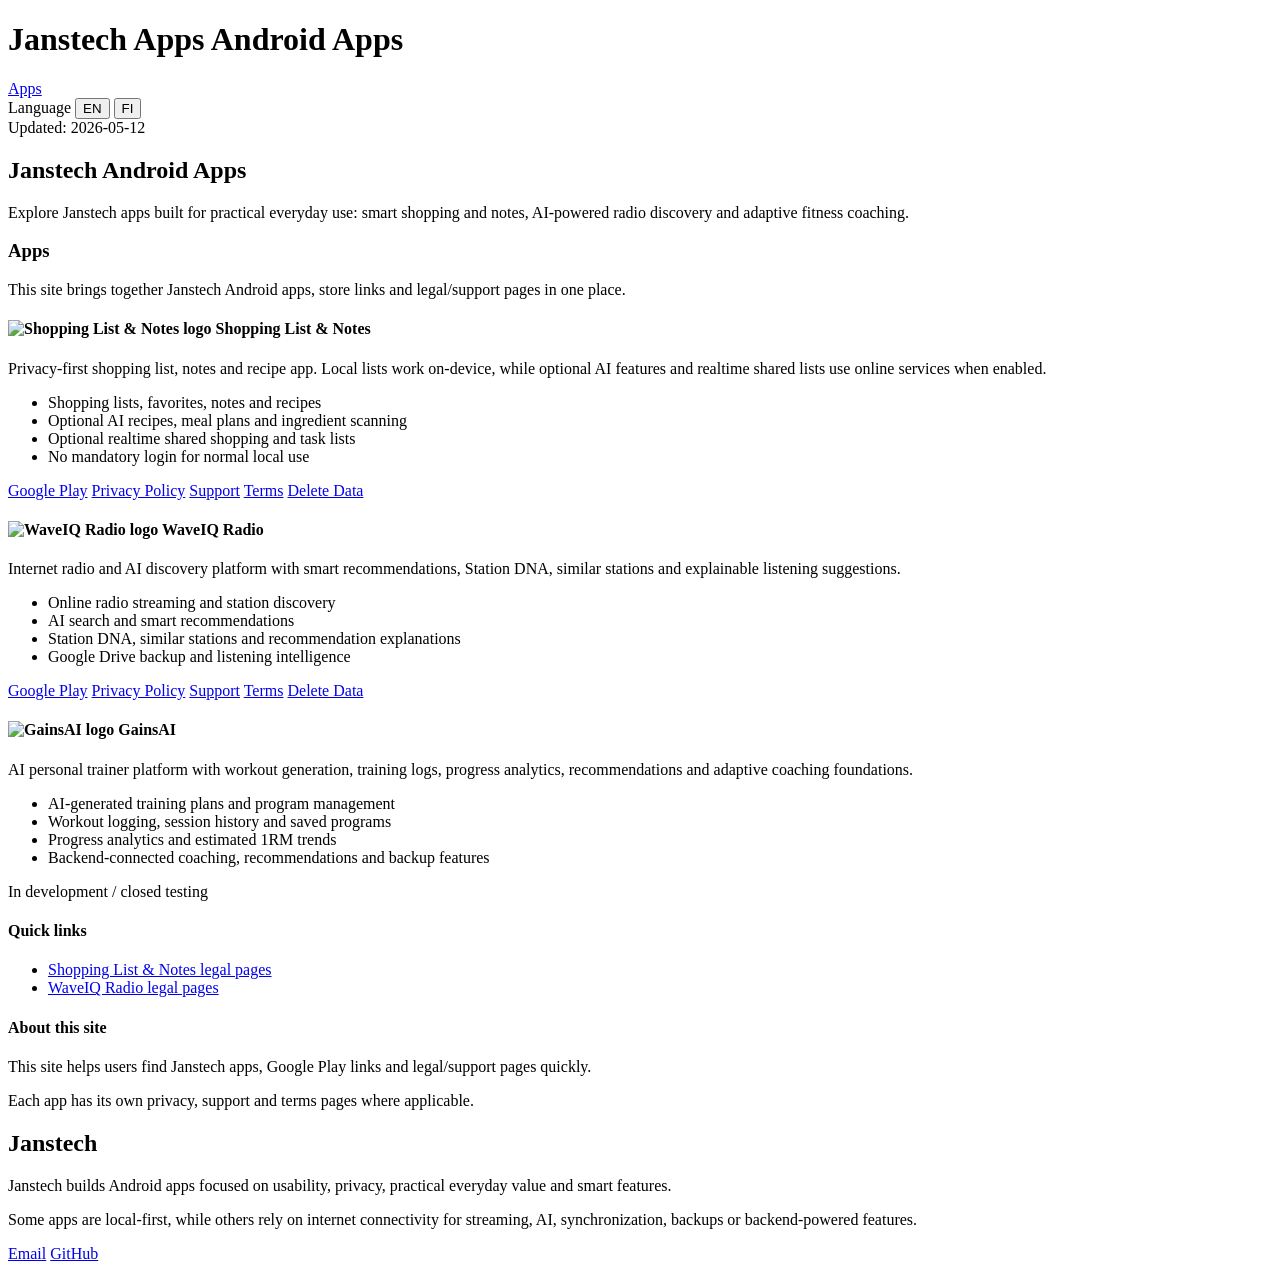
==== index.html @ 1a6d349c "Add files via upload" ====
<!doctype html>
<html lang="en">
<head>
  <link rel="icon" href="favicon.ico" sizes="any">
  <link rel="icon" type="image/png" sizes="32x32" href="favicon-32x32.png">
  <link rel="icon" type="image/png" sizes="16x16" href="favicon-16x16.png">
  <link rel="apple-touch-icon" href="apple-touch-icon.png">

  <meta charset="utf-8" />
  <meta name="viewport" content="width=device-width, initial-scale=1" />

  <meta name="description" content="Janstech Android apps: Shopping List & Notes, WaveIQ Radio and GainsAI. Practical Android apps for shopping, notes, AI radio discovery and adaptive fitness coaching.">
  <meta name="keywords" content="android apps, shopping list app, AI radio app, fitness app, janstech apps, WaveIQ Radio, GainsAI">
  <meta name="author" content="Janstech">
  <meta name="robots" content="index,follow" />

  <link rel="canonical" href="https://janstech.github.io/apps/">

  <meta property="og:title" content="Janstech Apps">
  <meta property="og:description" content="Android apps by Janstech: Shopping List & Notes, WaveIQ Radio and GainsAI.">
  <meta property="og:type" content="website">
  <meta property="og:url" content="https://janstech.github.io/apps/">
  <meta property="og:image" content="https://janstech.github.io/apps/images/AI.png">

  <!-- Google Analytics -->
  <script async src="https://www.googletagmanager.com/gtag/js?id=G-19F6NRS712"></script>
  <script>
    window.dataLayer = window.dataLayer || [];
    function gtag(){dataLayer.push(arguments);}
    gtag('js', new Date());
    gtag('config', 'G-19F6NRS712');
  </script>

  <title>Janstech Apps</title>

  <link rel="stylesheet" href="css/style.css">
</head>
<body>
  <div class="container">
    <header class="topbar">
      <div class="brand">
        <h1>
          Janstech Apps
          <span class="sub" data-i18n="sub">Android Apps</span>
        </h1>
      </div>

      <div class="topbar-right">
        <nav class="nav" aria-label="Primary">
          <a class="active" href="index.html" data-i18n="nav_apps">Apps</a>
        </nav>

        <div class="lang">
          <span class="hint" data-i18n="lang_label">Language</span>
          <button id="btnEn" type="button" aria-label="English">EN</button>
          <button id="btnFi" type="button" aria-label="Suomi">FI</button>
        </div>
      </div>
    </header>

    <section class="hero">
      <span class="badge"><i></i> <span data-i18n="badge">Updated</span>: <span id="lastUpdated">2026-05-12</span></span>
      <h2 data-i18n="title">Janstech Android Apps</h2>
      <p data-i18n="subtitle">
        Explore Janstech apps built for practical everyday use: smart shopping and notes, AI-powered radio discovery and adaptive fitness coaching.
      </p>
    </section>

    <section class="section-shell">
      <h3 data-i18n="apps_h">Apps</h3>
      <p data-i18n="apps_note">
        This site brings together Janstech Android apps, store links and legal/support pages in one place.
      </p>

      <div class="apps-grid">
        <article class="app-card">
          <h4>
            <img class="app-logo" src="images/AI.png" alt="Shopping List &amp; Notes logo">
            <span data-i18n="shopping_title">Shopping List &amp; Notes</span>
          </h4>
          <p data-i18n="shopping_desc">
            Privacy-first shopping list, notes and recipe app. Local lists work on-device, while optional AI features and realtime shared lists use online services when enabled.
          </p>
          <ul class="feature-list">
            <li data-i18n="shopping_f1">Shopping lists, favorites, notes and recipes</li>
            <li data-i18n="shopping_f2">Optional AI recipes, meal plans and ingredient scanning</li>
            <li data-i18n="shopping_f3">Optional realtime shared shopping and task lists</li>
            <li data-i18n="shopping_f4">No mandatory login for normal local use</li>
          </ul>
          <div class="app-actions">
            <a class="app-btn primary" href="https://play.google.com/store/apps/details?id=com.janstech.kauppalista" target="_blank" rel="noopener noreferrer" data-i18n="btn_google_play">Google Play</a>
            <a class="app-btn" href="../kauppalista-privacy-policy/" data-i18n="btn_privacy">Privacy Policy</a>
            <a class="app-btn" href="../kauppalista-privacy-policy/support.html" data-i18n="btn_support">Support</a>
            <a class="app-btn" href="../kauppalista-privacy-policy/terms.html" data-i18n="btn_terms">Terms</a>
            <a class="app-btn" href="../kauppalista-privacy-policy/delete-data.html" data-i18n="btn_delete">Delete Data</a>
          </div>
        </article>

        <article class="app-card">
          <h4>
            <img class="app-logo" src="images/iq_kuv1.png" alt="WaveIQ Radio logo">
            <span data-i18n="waveiq_title">WaveIQ Radio</span>
          </h4>
          <p data-i18n="waveiq_desc">
            Internet radio and AI discovery platform with smart recommendations, Station DNA, similar stations and explainable listening suggestions.
          </p>
          <ul class="feature-list">
            <li data-i18n="waveiq_f1">Online radio streaming and station discovery</li>
            <li data-i18n="waveiq_f2">AI search and smart recommendations</li>
            <li data-i18n="waveiq_f3">Station DNA, similar stations and recommendation explanations</li>
            <li data-i18n="waveiq_f4">Google Drive backup and listening intelligence</li>
          </ul>
          <div class="app-actions">
            <a class="app-btn primary" href="https://play.google.com/store/apps/details?id=com.janstech.radioplayer" target="_blank" rel="noopener noreferrer" data-i18n="btn_google_play">Google Play</a>
            <a class="app-btn" href="../waveiq-radio-privacy-policy/" data-i18n="btn_privacy">Privacy Policy</a>
            <a class="app-btn" href="../waveiq-radio-privacy-policy/support.html" data-i18n="btn_support">Support</a>
            <a class="app-btn" href="../waveiq-radio-privacy-policy/terms.html" data-i18n="btn_terms">Terms</a>
            <a class="app-btn" href="../waveiq-radio-privacy-policy/delete-data.html" data-i18n="btn_delete">Delete Data</a>
          </div>
        </article>

        <article class="app-card">
          <h4>
            <img class="app-logo" src="images/GainsAI.png" alt="GainsAI logo">
            <span data-i18n="gainsai_title">GainsAI</span>
          </h4>
          <p data-i18n="gainsai_desc">
            AI personal trainer platform with workout generation, training logs, progress analytics, recommendations and adaptive coaching foundations.
          </p>
          <ul class="feature-list">
            <li data-i18n="gainsai_f1">AI-generated training plans and program management</li>
            <li data-i18n="gainsai_f2">Workout logging, session history and saved programs</li>
            <li data-i18n="gainsai_f3">Progress analytics and estimated 1RM trends</li>
            <li data-i18n="gainsai_f4">Backend-connected coaching, recommendations and backup features</li>
          </ul>
          <div class="app-actions">
            <span class="app-btn ghost" data-i18n="gainsai_status">In development / closed testing</span>
          </div>
        </article>
      </div>

      <div class="side-grid">
        <section class="mini-card">
          <h4 data-i18n="quick_h">Quick links</h4>
          <ul>
            <li><a href="../kauppalista-privacy-policy/" data-i18n="quick_shopping_legal">Shopping List &amp; Notes legal pages</a></li>
            <li><a href="../waveiq-radio-privacy-policy/" data-i18n="quick_waveiq_legal">WaveIQ Radio legal pages</a></li>
          </ul>
        </section>

        <section class="mini-card">
          <h4 data-i18n="about_h">About this site</h4>
          <p data-i18n="about_p">
            This site helps users find Janstech apps, Google Play links and legal/support pages quickly.
          </p>
          <p class="footer-note" data-i18n="future_note">
            Each app has its own privacy, support and terms pages where applicable.
          </p>
        </section>
      </div>
    </section>

    <section class="developer">
      <h2 data-i18n="developer_h">Janstech</h2>

      <p data-i18n="developer_p1">
        Janstech builds Android apps focused on usability, privacy, practical everyday value and smart features.
      </p>

      <p data-i18n="developer_p2">
        Some apps are local-first, while others rely on internet connectivity for streaming, AI, synchronization, backups or backend-powered features.
      </p>

      <div class="dev-links">
        <a href="mailto:janstech.apps@gmail.com" class="app-btn" data-i18n="developer_email">Email</a>
        <a href="https://github.com/janstech" class="app-btn" target="_blank" rel="noopener noreferrer" data-i18n="developer_github">GitHub</a>
      </div>
    </section>
  </div>

  <script>
    const dict = {
      en: {
        sub: "Android Apps",
        nav_apps: "Apps",
        lang_label: "Language",
        badge: "Updated",
        title: "Janstech Android Apps",
        subtitle: "Explore Janstech apps built for practical everyday use: smart shopping and notes, AI-powered radio discovery and adaptive fitness coaching.",

        apps_h: "Apps",
        apps_note: "This site brings together Janstech Android apps, store links and legal/support pages in one place.",

        shopping_title: "Shopping List & Notes",
        shopping_desc: "Privacy-first shopping list, notes and recipe app. Local lists work on-device, while optional AI features and realtime shared lists use online services when enabled.",
        shopping_f1: "Shopping lists, favorites, notes and recipes",
        shopping_f2: "Optional AI recipes, meal plans and ingredient scanning",
        shopping_f3: "Optional realtime shared shopping and task lists",
        shopping_f4: "No mandatory login for normal local use",

        waveiq_title: "WaveIQ Radio",
        waveiq_desc: "Internet radio and AI discovery platform with smart recommendations, Station DNA, similar stations and explainable listening suggestions.",
        waveiq_f1: "Online radio streaming and station discovery",
        waveiq_f2: "AI search and smart recommendations",
        waveiq_f3: "Station DNA, similar stations and recommendation explanations",
        waveiq_f4: "Google Drive backup and listening intelligence",

        gainsai_title: "GainsAI",
        gainsai_desc: "AI personal trainer platform with workout generation, training logs, progress analytics, recommendations and adaptive coaching foundations.",
        gainsai_f1: "AI-generated training plans and program management",
        gainsai_f2: "Workout logging, session history and saved programs",
        gainsai_f3: "Progress analytics and estimated 1RM trends",
        gainsai_f4: "Backend-connected coaching, recommendations and backup features",
        gainsai_status: "In development / closed testing",

        btn_google_play: "Google Play",
        btn_privacy: "Privacy Policy",
        btn_support: "Support",
        btn_terms: "Terms",
        btn_delete: "Delete Data",

        quick_h: "Quick links",
        quick_shopping_legal: "Shopping List & Notes legal pages",
        quick_waveiq_legal: "WaveIQ Radio legal pages",

        about_h: "About this site",
        about_p: "This site helps users find Janstech apps, Google Play links and legal/support pages quickly.",
        future_note: "Each app has its own privacy, support and terms pages where applicable.",

        developer_h: "Janstech",
        developer_p1: "Janstech builds Android apps focused on usability, privacy, practical everyday value and smart features.",
        developer_p2: "Some apps are local-first, while others rely on internet connectivity for streaming, AI, synchronization, backups or backend-powered features.",
        developer_email: "Email",
        developer_github: "GitHub"
      },
      fi: {
        sub: "Android-sovellukset",
        nav_apps: "Sovellukset",
        lang_label: "Kieli",
        badge: "Päivitetty",
        title: "Janstech Android-sovellukset",
        subtitle: "Tutustu Janstech-sovelluksiin, jotka on rakennettu käytännölliseen arkeen: älykäs ostoslista ja muistiinpanot, AI-avusteinen radion löytäminen ja adaptiivinen treenivalmennus.",

        apps_h: "Sovellukset",
        apps_note: "Tämä sivusto kokoaa Janstech Android-sovellukset, kauppalinkit ja legal/support-sivut yhteen paikkaan.",

        shopping_title: "Kauppalista & Muistiinpanot",
        shopping_desc: "Privacy-first ostoslista-, muistiinpano- ja reseptisovellus. Paikalliset listat toimivat laitteella, kun taas vapaaehtoiset AI-toiminnot ja reaaliaikaiset jaetut listat käyttävät verkkopalveluita, kun ne otetaan käyttöön.",
        shopping_f1: "Ostoslistat, suosikit, muistiinpanot ja reseptit",
        shopping_f2: "Vapaaehtoiset AI-reseptit, viikkoruokalistat ja aineskannaus",
        shopping_f3: "Vapaaehtoiset reaaliaikaiset jaetut kauppa- ja tehtävälistat",
        shopping_f4: "Ei pakollista kirjautumista normaaliin paikalliseen käyttöön",

        waveiq_title: "WaveIQ Radio",
        waveiq_desc: "Internet-radio- ja AI discovery -alusta, jossa on älykkäät suositukset, Station DNA, samankaltaiset asemat ja selitettävät kuunteluehdotukset.",
        waveiq_f1: "Verkkoradion kuuntelu ja asemien löytäminen",
        waveiq_f2: "AI-haku ja älykkäät suositukset",
        waveiq_f3: "Station DNA, samankaltaiset asemat ja suositusten selitykset",
        waveiq_f4: "Google Drive -varmuuskopiointi ja listening intelligence",

        gainsai_title: "GainsAI",
        gainsai_desc: "AI personal trainer -alusta, jossa on treeniohjelmien generointi, treenilogit, progress-analytiikka, suositukset ja adaptiivisen valmennuksen perusta.",
        gainsai_f1: "AI-generoidut treeniohjelmat ja ohjelmien hallinta",
        gainsai_f2: "Workout-logging, sessiohistoria ja tallennetut ohjelmat",
        gainsai_f3: "Progress-analytiikka ja arvioidut 1RM-trendit",
        gainsai_f4: "Backendiin kytkeytyvä valmennus, suositukset ja backup-ominaisuudet",
        gainsai_status: "Kehityksessä / suljetussa testauksessa",

        btn_google_play: "Google Play",
        btn_privacy: "Tietosuoja",
        btn_support: "Tuki",
        btn_terms: "Käyttöehdot",
        btn_delete: "Poista tiedot",

        quick_h: "Pikalinkit",
        quick_shopping_legal: "Kauppalista & Muistiinpanot legal-sivut",
        quick_waveiq_legal: "WaveIQ Radion legal-sivut",

        about_h: "Tietoa tästä sivustosta",
        about_p: "Tämä sivusto auttaa käyttäjiä löytämään Janstech-sovellukset, Google Play -linkit ja legal/support-sivut nopeasti.",
        future_note: "Jokaisella sovelluksella on tarvittaessa omat tietosuoja-, tuki- ja käyttöehtosivut.",

        developer_h: "Janstech",
        developer_p1: "Janstech kehittää Android-sovelluksia, jotka keskittyvät käytettävyyteen, yksityisyyteen, käytännön hyötyyn ja älykkäisiin ominaisuuksiin.",
        developer_p2: "Osa sovelluksista on local-first-tyylisiä, kun taas osa tarvitsee internet-yhteyttä suoratoistoon, AI-toimintoihin, synkronointiin, varmuuskopioihin tai backend-pohjaisiin ominaisuuksiin.",
        developer_email: "Sähköposti",
        developer_github: "GitHub"
      }
    };

    function setLang(lang){
      localStorage.setItem("janstech_apps_lang", lang);
      document.documentElement.lang = (lang === "fi") ? "fi" : "en";

      for (const el of document.querySelectorAll("[data-i18n]")){
        const key = el.getAttribute("data-i18n");
        if (dict[lang] && dict[lang][key] != null){
          el.innerHTML = dict[lang][key];
        }
      }

      document.getElementById("btnFi").classList.toggle("active", lang === "fi");
      document.getElementById("btnEn").classList.toggle("active", lang === "en");
    }

    const saved = localStorage.getItem("janstech_apps_lang") || "en";
    document.getElementById("btnFi").addEventListener("click", ()=>setLang("fi"));
    document.getElementById("btnEn").addEventListener("click", ()=>setLang("en"));
    setLang(saved);
  </script>
</body>
</html>
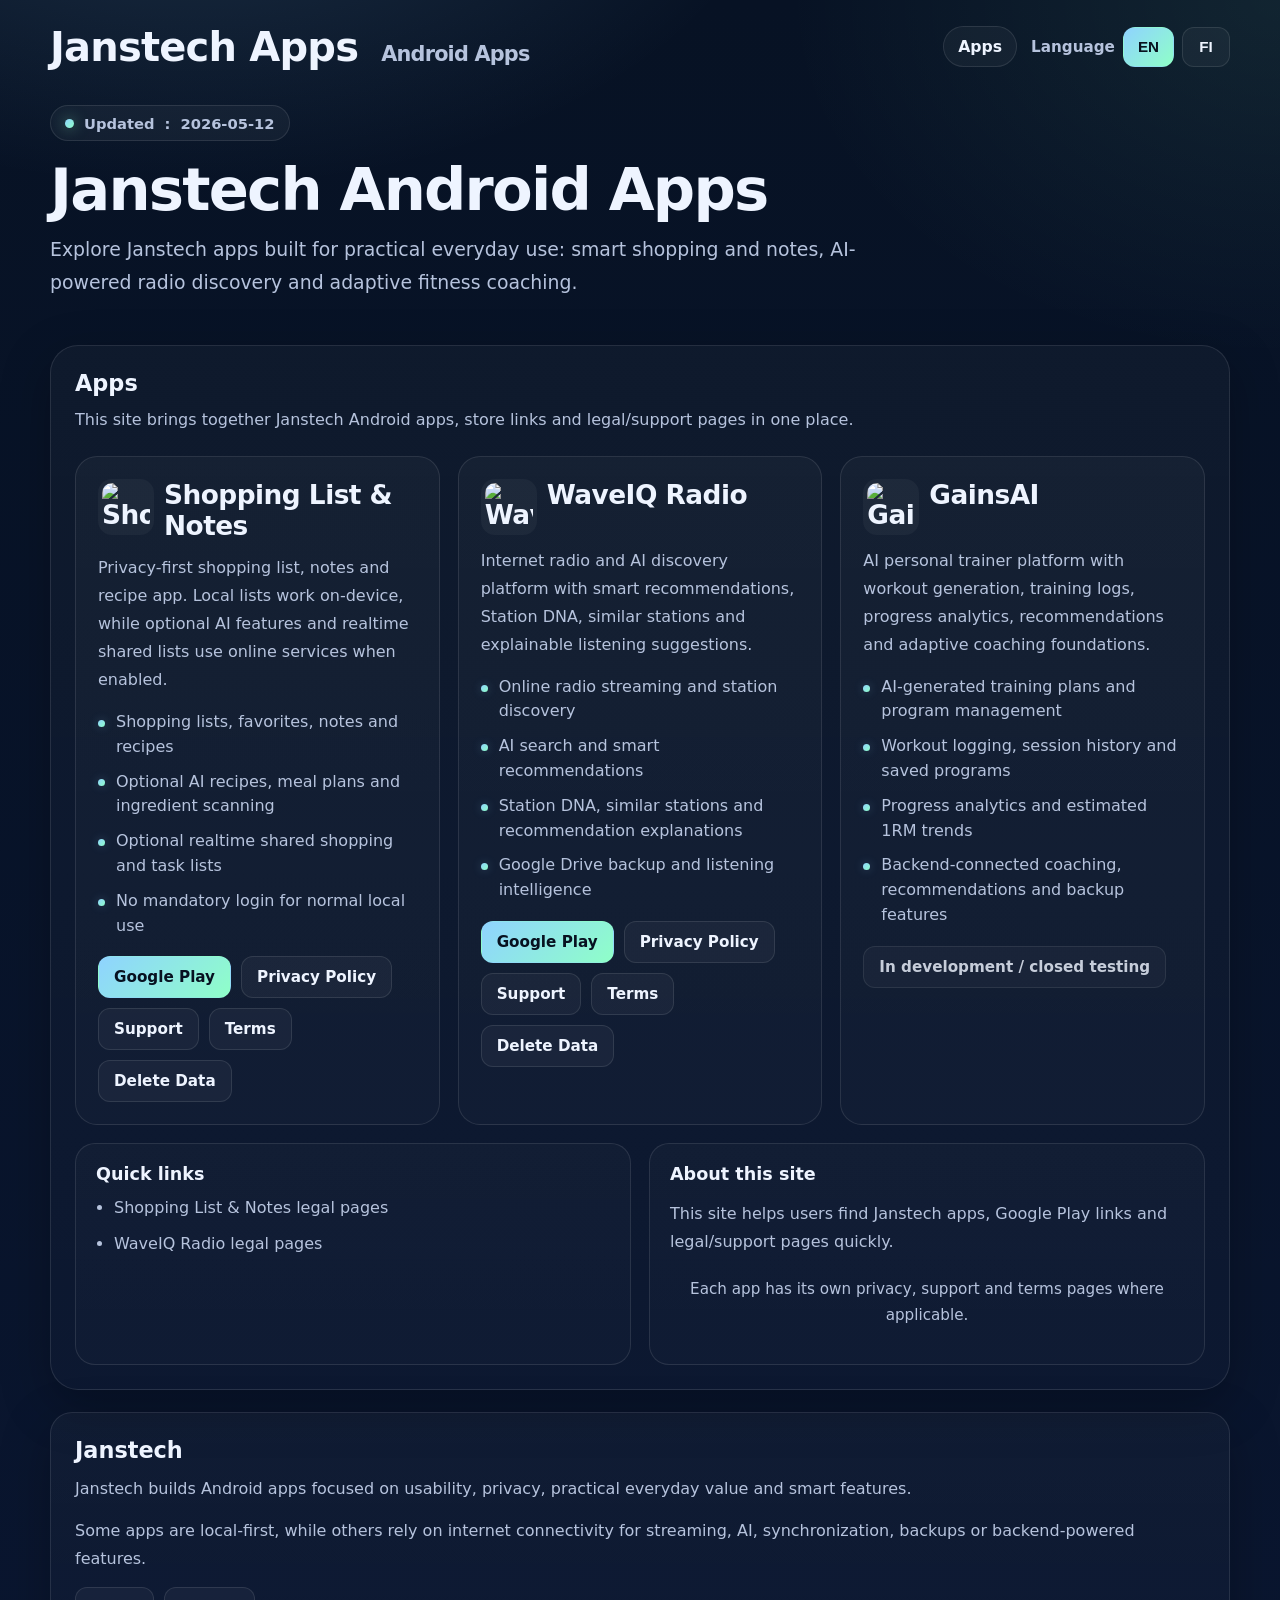
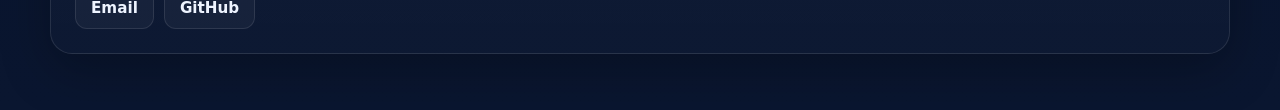
==== commit ee8d9198: "Fix stylesheet link path in index.html" ====
--- a/index.html
+++ b/index.html
@@ -33,7 +33,7 @@
 
   <title>Janstech Apps</title>
 
-  <link rel="stylesheet" href="css/style.css">
+  <link rel="stylesheet" href="style.css">
 </head>
 <body>
   <div class="container">
--- a/style.css
+++ b/style.css
@@ -0,0 +1,520 @@
+:root{
+  --bg:#071224;
+  --bg2:#0a1630;
+  --card:#0e1b38;
+  --card2:#132347;
+  --text:#eef4ff;
+  --muted:#b6c3dd;
+  --border:rgba(255,255,255,.10);
+  --border-strong:rgba(255,255,255,.16);
+  --accent:#8fd3ff;
+  --accent2:#8fffc8;
+  --shadow:0 16px 50px rgba(0,0,0,.26);
+  --radius:22px;
+  --radius-sm:14px;
+  --max:1180px;
+}
+
+*{box-sizing:border-box}
+
+html,body{
+  margin:0;
+  padding:0;
+}
+
+body{
+  font-family:system-ui,-apple-system,Segoe UI,Roboto,Arial,sans-serif;
+  color:var(--text);
+  background:
+    radial-gradient(1000px 600px at 15% -10%, rgba(143,211,255,.16), transparent 60%),
+    radial-gradient(900px 650px at 100% 0%, rgba(143,255,200,.08), transparent 55%),
+    linear-gradient(180deg, var(--bg), var(--bg2));
+  min-height:100vh;
+}
+
+a{
+  color:inherit;
+  text-decoration:none;
+}
+
+.container{
+  width:min(var(--max), calc(100% - 32px));
+  margin:0 auto;
+  padding:20px 0 56px;
+}
+
+.topbar{
+  display:flex;
+  align-items:flex-start;
+  justify-content:space-between;
+  gap:18px;
+  padding:6px 0 18px;
+}
+
+.brand{
+  min-width:0;
+  flex:1 1 auto;
+}
+
+.brand h1{
+  margin:0;
+  font-size:clamp(1.7rem, 3.2vw, 2.5rem);
+  line-height:1.08;
+  letter-spacing:-0.02em;
+}
+
+.sub{
+  color:var(--muted);
+  font-weight:600;
+  font-size:.52em;
+  margin-left:10px;
+  white-space:nowrap;
+}
+
+.topbar-right{
+  display:flex;
+  align-items:center;
+  gap:14px;
+  flex-wrap:wrap;
+  justify-content:flex-end;
+}
+
+.nav{
+  display:flex;
+  align-items:center;
+  flex-wrap:wrap;
+  gap:10px;
+}
+
+.nav a{
+  color:var(--muted);
+  padding:10px 14px;
+  border-radius:999px;
+  border:1px solid transparent;
+  transition:.18s ease;
+  font-weight:600;
+  font-size:.98rem;
+}
+
+.nav a.active{
+  color:var(--text);
+  border-color:var(--border);
+  background:rgba(255,255,255,.04);
+}
+
+.nav a:hover{
+  color:var(--text);
+  background:rgba(255,255,255,.04);
+  border-color:var(--border);
+}
+
+.lang{
+  display:flex;
+  align-items:center;
+  gap:8px;
+  flex-wrap:wrap;
+}
+
+.hint{
+  color:var(--muted);
+  font-size:.95rem;
+  font-weight:600;
+}
+
+.lang button{
+  appearance:none;
+  border:1px solid var(--border);
+  background:rgba(255,255,255,.04);
+  color:var(--text);
+  min-width:48px;
+  height:40px;
+  padding:0 14px;
+  border-radius:12px;
+  cursor:pointer;
+  font-weight:700;
+  font-size:.95rem;
+  transition:.18s ease;
+}
+
+.lang button:hover{
+  border-color:var(--border-strong);
+  background:rgba(255,255,255,.08);
+}
+
+.lang button.active{
+  background:linear-gradient(135deg, var(--accent), var(--accent2));
+  color:#08111f;
+  border-color:transparent;
+}
+
+.hero{
+  padding:18px 0 20px;
+}
+
+.badge{
+  display:inline-flex;
+  align-items:center;
+  gap:10px;
+  min-height:36px;
+  padding:0 14px;
+  border-radius:999px;
+  border:1px solid var(--border);
+  background:rgba(255,255,255,.04);
+  color:var(--muted);
+  font-weight:700;
+  font-size:.92rem;
+}
+
+.badge i{
+  width:9px;
+  height:9px;
+  border-radius:50%;
+  display:inline-block;
+  background:linear-gradient(135deg, var(--accent), var(--accent2));
+  box-shadow:0 0 14px rgba(143,255,200,.5);
+}
+
+.hero h2{
+  margin:18px 0 12px;
+  font-size:clamp(2rem, 5vw, 3.7rem);
+  line-height:1.05;
+  letter-spacing:-0.03em;
+  max-width:900px;
+}
+
+.hero p{
+  margin:0;
+  max-width:820px;
+  color:var(--muted);
+  font-size:clamp(1rem, 2vw, 1.18rem);
+  line-height:1.75;
+}
+
+.section-shell{
+  margin-top:26px;
+  padding:24px;
+  border-radius:28px;
+  border:1px solid var(--border);
+  background:linear-gradient(180deg, rgba(255,255,255,.03), rgba(255,255,255,.015));
+  box-shadow:var(--shadow);
+}
+
+.section-shell h3{
+  margin:0 0 10px;
+  font-size:1.4rem;
+}
+
+.section-shell > p{
+  margin:0;
+  color:var(--muted);
+  line-height:1.7;
+}
+
+.apps-grid{
+  margin-top:22px;
+  display:grid;
+  grid-template-columns:repeat(auto-fit,minmax(300px,1fr));
+  gap:18px;
+}
+
+.app-card{
+  border:1px solid var(--border);
+  background:linear-gradient(180deg, rgba(255,255,255,.03), rgba(255,255,255,.02));
+  border-radius:22px;
+  padding:22px;
+  min-width:0;
+}
+
+.app-card h4{
+  margin:0 0 12px;
+  font-size:1.65rem;
+  line-height:1.2;
+  letter-spacing:-0.02em;
+  display:flex;
+  align-items:flex-start;
+  gap:10px;
+}
+
+.app-logo{
+  flex:0 0 auto;
+  width:56px;
+  height:56px;
+  object-fit:contain;
+  border-radius:14px;
+  display:block;
+  background:rgba(255,255,255,.04);
+  padding:4px;
+}
+
+.app-card p{
+  margin:0 0 16px;
+  color:var(--muted);
+  line-height:1.75;
+  font-size:1rem;
+}
+
+.feature-list{
+  list-style:none;
+  padding:0;
+  margin:0 0 18px;
+  display:grid;
+  gap:10px;
+}
+
+.feature-list li{
+  color:var(--muted);
+  line-height:1.55;
+  padding-left:18px;
+  position:relative;
+}
+
+.feature-list li::before{
+  content:"";
+  position:absolute;
+  left:0;
+  top:.62em;
+  width:7px;
+  height:7px;
+  border-radius:50%;
+  background:linear-gradient(135deg, var(--accent), var(--accent2));
+  box-shadow:0 0 10px rgba(143,211,255,.25);
+}
+
+.app-actions{
+  display:flex;
+  flex-wrap:wrap;
+  gap:10px;
+  margin-top:8px;
+}
+
+.app-btn{
+  display:inline-flex;
+  align-items:center;
+  justify-content:center;
+  min-height:42px;
+  padding:10px 15px;
+  border-radius:12px;
+  border:1px solid var(--border);
+  background:rgba(255,255,255,.04);
+  color:var(--text);
+  font-weight:700;
+  font-size:.95rem;
+  transition:.18s ease;
+  text-align:center;
+}
+
+.app-btn:hover{
+  transform:translateY(-1px);
+  border-color:var(--border-strong);
+  background:rgba(255,255,255,.08);
+}
+
+.app-btn.primary{
+  background:linear-gradient(135deg, var(--accent), var(--accent2));
+  color:#071120;
+  border-color:transparent;
+}
+
+.app-btn.ghost{
+  opacity:.82;
+}
+
+.side-grid{
+  margin-top:18px;
+  display:grid;
+  grid-template-columns:1fr 1fr;
+  gap:18px;
+}
+
+.mini-card{
+  border:1px solid var(--border);
+  background:linear-gradient(180deg, rgba(255,255,255,.025), rgba(255,255,255,.015));
+  border-radius:20px;
+  padding:20px;
+}
+
+.mini-card h4{
+  margin:0 0 10px;
+  font-size:1.1rem;
+}
+
+.mini-card p,
+.mini-card li{
+  color:var(--muted);
+  line-height:1.7;
+}
+
+.mini-card ul{
+  margin:0;
+  padding-left:18px;
+}
+
+.mini-card li + li{
+  margin-top:8px;
+}
+
+.footer-note{
+  margin-top:22px;
+  color:var(--muted);
+  text-align:center;
+  font-size:.95rem;
+}
+
+.developer{
+  margin-top:22px;
+  padding:24px;
+  border-radius:22px;
+  border:1px solid var(--border);
+  background:linear-gradient(180deg, rgba(255,255,255,.03), rgba(255,255,255,.015));
+  box-shadow:var(--shadow);
+}
+
+.developer h2{
+  margin:0 0 12px;
+  font-size:1.4rem;
+}
+
+.developer p{
+  margin:0 0 14px;
+  color:var(--muted);
+  line-height:1.75;
+}
+
+.dev-links{
+  display:flex;
+  flex-wrap:wrap;
+  gap:10px;
+  margin-top:10px;
+}
+
+@media (max-width: 960px){
+  .topbar{
+    flex-direction:column;
+    align-items:flex-start;
+  }
+
+  .topbar-right{
+    width:100%;
+    justify-content:flex-start;
+  }
+
+  .side-grid{
+    grid-template-columns:1fr;
+  }
+}
+
+@media (max-width: 640px){
+  .container{
+    width:min(var(--max), calc(100% - 24px));
+    padding-top:14px;
+  }
+
+  .topbar{
+    gap:14px;
+    padding-bottom:14px;
+  }
+
+  .brand h1{
+    font-size:1.8rem;
+  }
+
+  .sub{
+    display:block;
+    margin:8px 0 0;
+    font-size:.56em;
+    white-space:normal;
+  }
+
+  .topbar-right{
+    gap:10px;
+  }
+
+  .nav{
+    width:100%;
+  }
+
+  .nav a{
+    min-height:40px;
+    padding:9px 12px;
+    font-size:.95rem;
+  }
+
+  .lang{
+    width:100%;
+  }
+
+  .hint{
+    width:100%;
+  }
+
+  .hero{
+    padding-top:8px;
+  }
+
+  .hero h2{
+    margin-top:16px;
+    font-size:2.15rem;
+    line-height:1.12;
+    max-width:100%;
+    word-break:break-word;
+  }
+
+  .hero p{
+    font-size:1.02rem;
+    line-height:1.72;
+  }
+
+  .section-shell{
+    margin-top:20px;
+    padding:18px;
+    border-radius:22px;
+  }
+
+  .apps-grid{
+    grid-template-columns:1fr;
+    gap:14px;
+  }
+
+  .app-card{
+    padding:18px;
+    border-radius:18px;
+  }
+
+  .app-card h4{
+    font-size:1.8rem;
+    line-height:1.18;
+    flex-wrap:wrap;
+  }
+
+  .app-logo{
+    width:48px;
+    height:48px;
+    border-radius:12px;
+  }
+
+  .app-actions{
+    flex-direction:column;
+  }
+
+  .app-btn{
+    width:100%;
+  }
+
+  .mini-card{
+    padding:18px;
+    border-radius:18px;
+  }
+
+  .developer{
+    padding:18px;
+    border-radius:18px;
+  }
+
+  .dev-links{
+    flex-direction:column;
+  }
+
+  .dev-links .app-btn{
+    width:100%;
+  }
+}
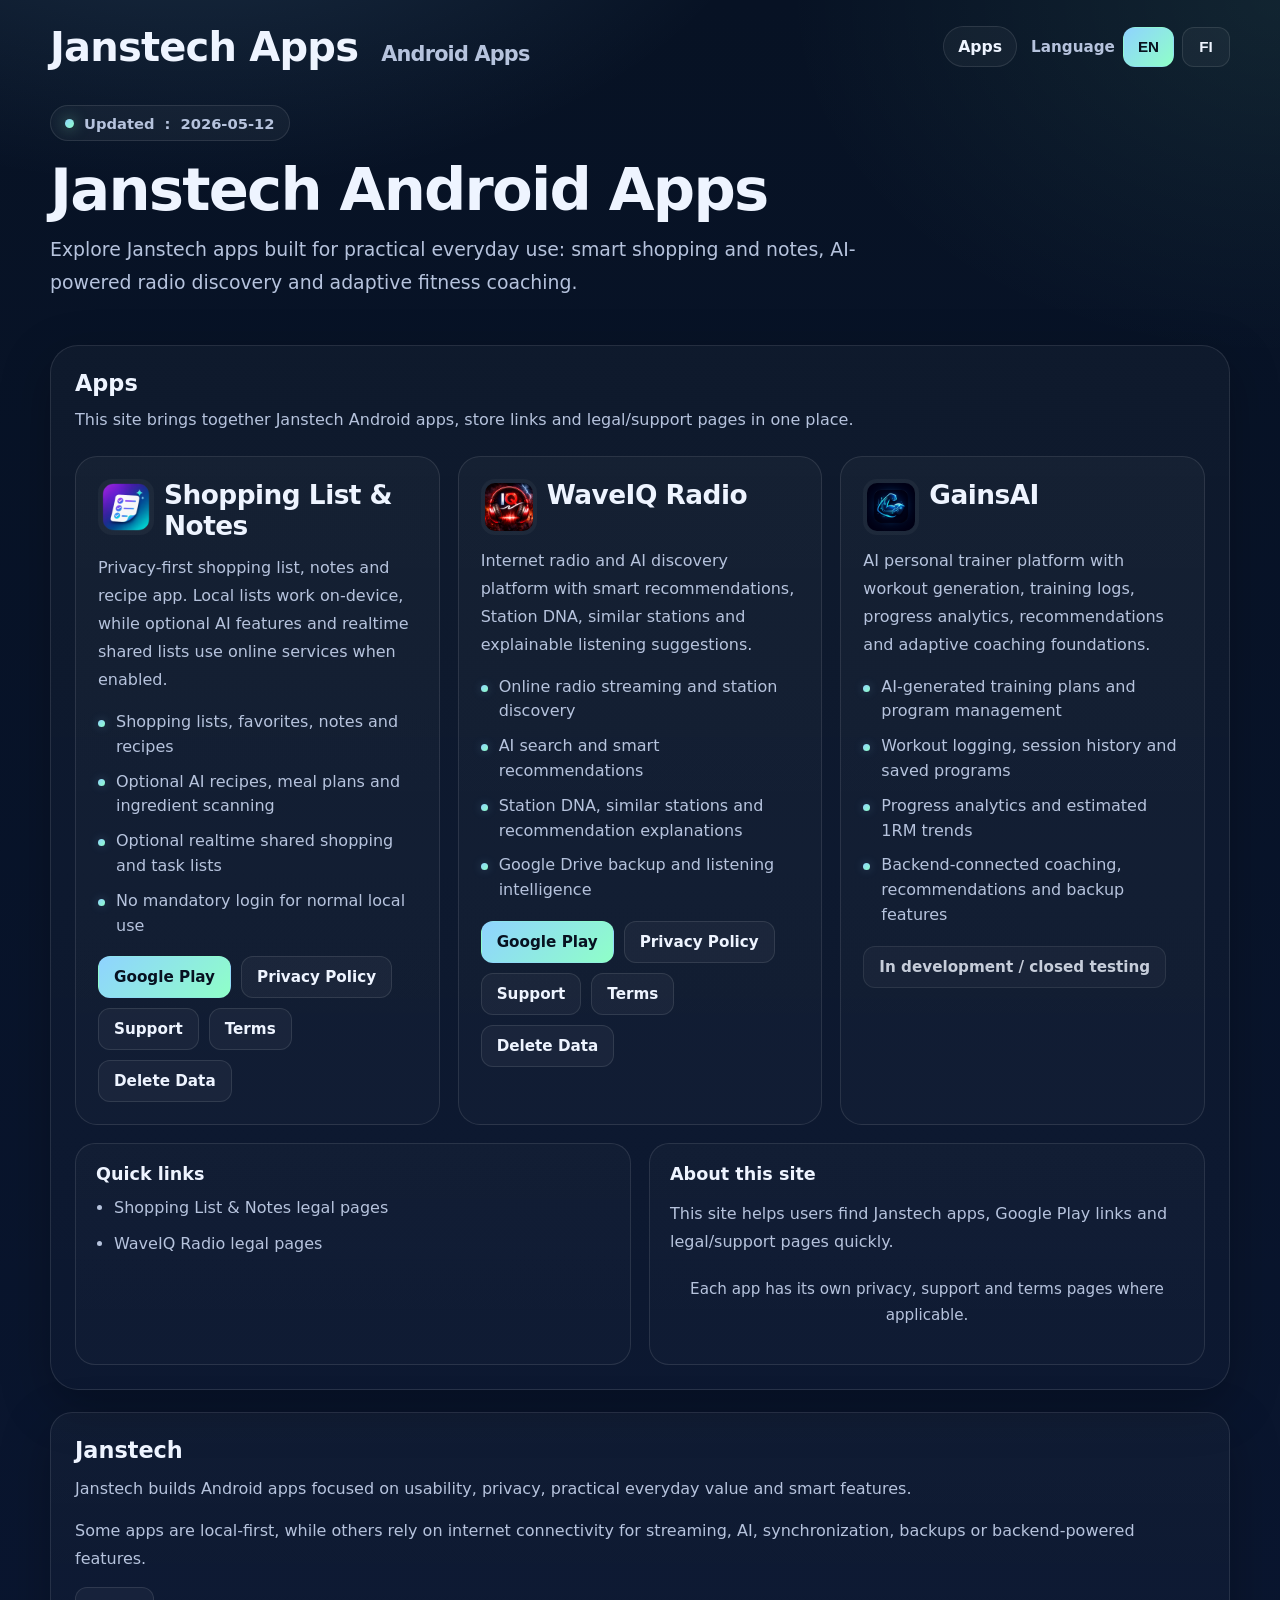
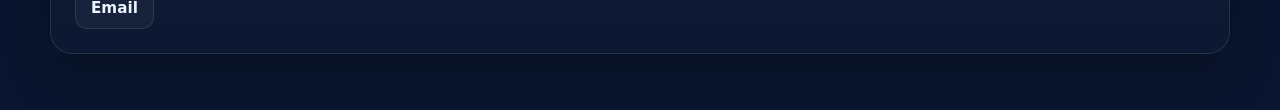
==== commit 196120c1: "Update canonical and Open Graph URLs in index.html" ====
--- a/index.html
+++ b/index.html
@@ -14,13 +14,13 @@
   <meta name="author" content="Janstech">
   <meta name="robots" content="index,follow" />
 
-  <link rel="canonical" href="https://janstech.github.io/apps/">
+  <link rel="canonical" href="https://janstechapps.com/">
 
   <meta property="og:title" content="Janstech Apps">
   <meta property="og:description" content="Android apps by Janstech: Shopping List & Notes, WaveIQ Radio and GainsAI.">
   <meta property="og:type" content="website">
-  <meta property="og:url" content="https://janstech.github.io/apps/">
-  <meta property="og:image" content="https://janstech.github.io/apps/images/AI.png">
+  <meta property="og:url" content="https://janstechapps.com/">
+  <meta property="og:image" content="https://janstechapps.com/AI.png">
 
   <!-- Google Analytics -->
   <script async src="https://www.googletagmanager.com/gtag/js?id=G-19F6NRS712"></script>
@@ -75,7 +75,7 @@
       <div class="apps-grid">
         <article class="app-card">
           <h4>
-            <img class="app-logo" src="images/AI.png" alt="Shopping List &amp; Notes logo">
+            <img class="app-logo" src="AI.png" alt="Shopping List &amp; Notes logo">
             <span data-i18n="shopping_title">Shopping List &amp; Notes</span>
           </h4>
           <p data-i18n="shopping_desc">
@@ -98,7 +98,7 @@
 
         <article class="app-card">
           <h4>
-            <img class="app-logo" src="images/iq_kuv1.png" alt="WaveIQ Radio logo">
+            <img class="app-logo" src="iq_kuv1.png" alt="WaveIQ Radio logo">
             <span data-i18n="waveiq_title">WaveIQ Radio</span>
           </h4>
           <p data-i18n="waveiq_desc">
@@ -121,7 +121,7 @@
 
         <article class="app-card">
           <h4>
-            <img class="app-logo" src="images/GainsAI.png" alt="GainsAI logo">
+            <img class="app-logo" src="GainsAI.png" alt="GainsAI logo">
             <span data-i18n="gainsai_title">GainsAI</span>
           </h4>
           <p data-i18n="gainsai_desc">
@@ -173,7 +173,6 @@
 
       <div class="dev-links">
         <a href="mailto:janstech.apps@gmail.com" class="app-btn" data-i18n="developer_email">Email</a>
-        <a href="https://github.com/janstech" class="app-btn" target="_blank" rel="noopener noreferrer" data-i18n="developer_github">GitHub</a>
       </div>
     </section>
   </div>
@@ -231,7 +230,6 @@
         developer_p1: "Janstech builds Android apps focused on usability, privacy, practical everyday value and smart features.",
         developer_p2: "Some apps are local-first, while others rely on internet connectivity for streaming, AI, synchronization, backups or backend-powered features.",
         developer_email: "Email",
-        developer_github: "GitHub"
       },
       fi: {
         sub: "Android-sovellukset",
@@ -284,7 +282,6 @@
         developer_p1: "Janstech kehittää Android-sovelluksia, jotka keskittyvät käytettävyyteen, yksityisyyteen, käytännön hyötyyn ja älykkäisiin ominaisuuksiin.",
         developer_p2: "Osa sovelluksista on local-first-tyylisiä, kun taas osa tarvitsee internet-yhteyttä suoratoistoon, AI-toimintoihin, synkronointiin, varmuuskopioihin tai backend-pohjaisiin ominaisuuksiin.",
         developer_email: "Sähköposti",
-        developer_github: "GitHub"
       }
     };
 
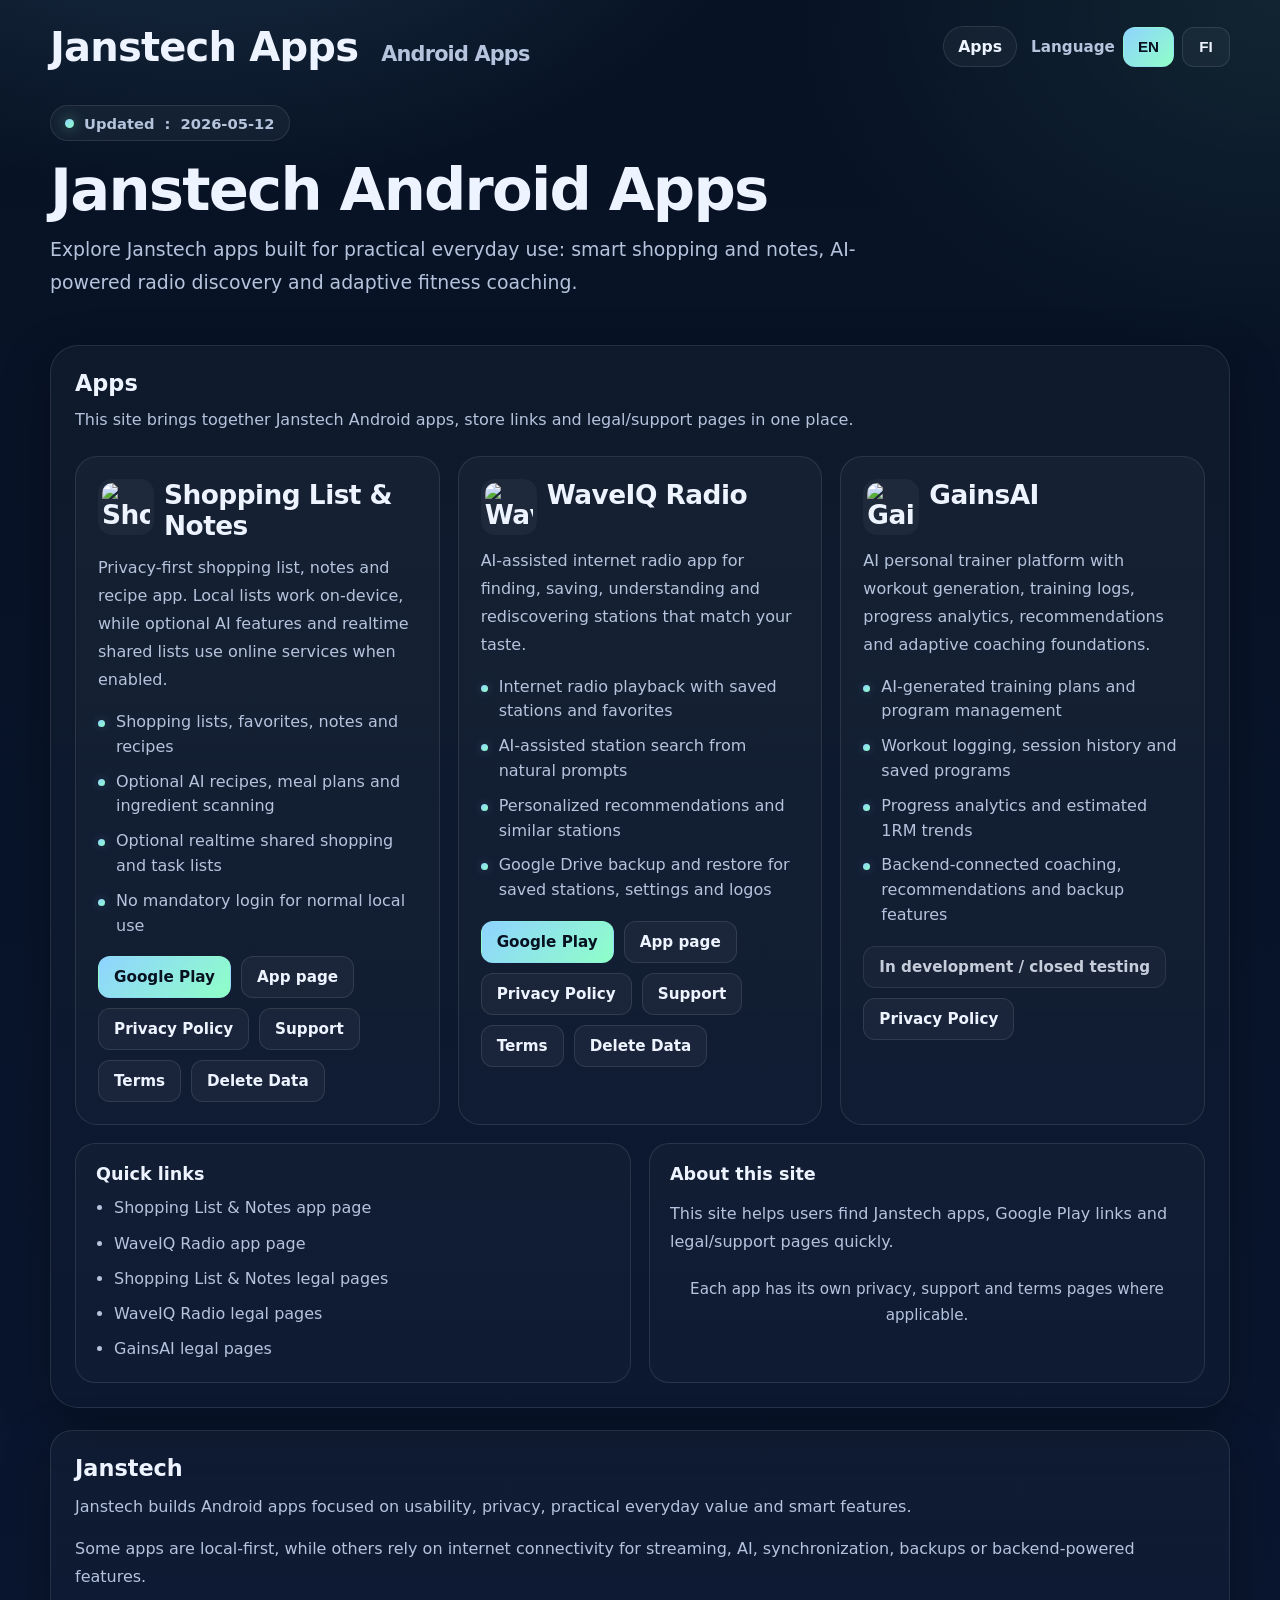
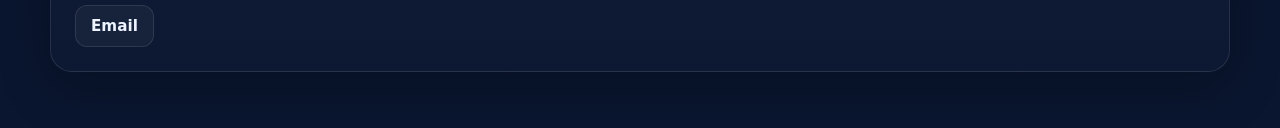
==== commit 6f85a24d: "Add app landing pages" ====
--- a/index.html
+++ b/index.html
@@ -1,10 +1,9 @@
 <!doctype html>
 <html lang="en">
 <head>
-  <link rel="icon" href="favicon.ico" sizes="any">
-  <link rel="icon" type="image/png" sizes="32x32" href="favicon-32x32.png">
-  <link rel="icon" type="image/png" sizes="16x16" href="favicon-16x16.png">
-  <link rel="apple-touch-icon" href="apple-touch-icon.png">
+  <link rel="icon" href="/assets/favicon.ico" sizes="any">
+  <link rel="icon" type="image/png" sizes="32x32" href="/assets/favicon-32x32.png">
+  <link rel="icon" type="image/png" sizes="16x16" href="/assets/favicon-16x16.png">
 
   <meta charset="utf-8" />
   <meta name="viewport" content="width=device-width, initial-scale=1" />
@@ -20,7 +19,7 @@
   <meta property="og:description" content="Android apps by Janstech: Shopping List & Notes, WaveIQ Radio and GainsAI.">
   <meta property="og:type" content="website">
   <meta property="og:url" content="https://janstechapps.com/">
-  <meta property="og:image" content="https://janstechapps.com/AI.png">
+  <meta property="og:image" content="https://janstechapps.com/assets/AI.png">
 
   <!-- Google Analytics -->
   <script async src="https://www.googletagmanager.com/gtag/js?id=G-19F6NRS712"></script>
@@ -47,7 +46,7 @@
 
       <div class="topbar-right">
         <nav class="nav" aria-label="Primary">
-          <a class="active" href="index.html" data-i18n="nav_apps">Apps</a>
+          <a class="active" href="/" data-i18n="nav_apps">Apps</a>
         </nav>
 
         <div class="lang">
@@ -75,8 +74,8 @@
       <div class="apps-grid">
         <article class="app-card">
           <h4>
-            <img class="app-logo" src="AI.png" alt="Shopping List &amp; Notes logo">
-            <span data-i18n="shopping_title">Shopping List &amp; Notes</span>
+            <img class="app-logo" src="/assets/AI.png" alt="Shopping List &amp; Notes logo">
+            <a href="/apps/kauppalista/" data-i18n="shopping_title">Shopping List &amp; Notes</a>
           </h4>
           <p data-i18n="shopping_desc">
             Privacy-first shopping list, notes and recipe app. Local lists work on-device, while optional AI features and realtime shared lists use online services when enabled.
@@ -89,39 +88,41 @@
           </ul>
           <div class="app-actions">
             <a class="app-btn primary" href="https://play.google.com/store/apps/details?id=com.janstech.kauppalista" target="_blank" rel="noopener noreferrer" data-i18n="btn_google_play">Google Play</a>
-            <a class="app-btn" href="../kauppalista-privacy-policy/" data-i18n="btn_privacy">Privacy Policy</a>
-            <a class="app-btn" href="../kauppalista-privacy-policy/support.html" data-i18n="btn_support">Support</a>
-            <a class="app-btn" href="../kauppalista-privacy-policy/terms.html" data-i18n="btn_terms">Terms</a>
-            <a class="app-btn" href="../kauppalista-privacy-policy/delete-data.html" data-i18n="btn_delete">Delete Data</a>
+            <a class="app-btn" href="/apps/kauppalista/" data-i18n="btn_app_page">App page</a>
+            <a class="app-btn" href="/legal/kauppalista/" data-i18n="btn_privacy">Privacy Policy</a>
+            <a class="app-btn" href="/legal/kauppalista/support.html" data-i18n="btn_support">Support</a>
+            <a class="app-btn" href="/legal/kauppalista/terms.html" data-i18n="btn_terms">Terms</a>
+            <a class="app-btn" href="/legal/kauppalista/delete-data.html" data-i18n="btn_delete">Delete Data</a>
           </div>
         </article>
 
         <article class="app-card">
           <h4>
-            <img class="app-logo" src="iq_kuv1.png" alt="WaveIQ Radio logo">
-            <span data-i18n="waveiq_title">WaveIQ Radio</span>
+            <img class="app-logo" src="/assets/iq_kuv1.png" alt="WaveIQ Radio logo">
+            <a href="/apps/waveiq/" data-i18n="waveiq_title">WaveIQ Radio</a>
           </h4>
           <p data-i18n="waveiq_desc">
-            Internet radio and AI discovery platform with smart recommendations, Station DNA, similar stations and explainable listening suggestions.
+            AI-assisted internet radio app for finding, saving, understanding and rediscovering stations that match your taste.
           </p>
           <ul class="feature-list">
-            <li data-i18n="waveiq_f1">Online radio streaming and station discovery</li>
-            <li data-i18n="waveiq_f2">AI search and smart recommendations</li>
-            <li data-i18n="waveiq_f3">Station DNA, similar stations and recommendation explanations</li>
-            <li data-i18n="waveiq_f4">Google Drive backup and listening intelligence</li>
+            <li data-i18n="waveiq_f1">Internet radio playback with saved stations and favorites</li>
+            <li data-i18n="waveiq_f2">AI-assisted station search from natural prompts</li>
+            <li data-i18n="waveiq_f3">Personalized recommendations and similar stations</li>
+            <li data-i18n="waveiq_f4">Google Drive backup and restore for saved stations, settings and logos</li>
           </ul>
           <div class="app-actions">
             <a class="app-btn primary" href="https://play.google.com/store/apps/details?id=com.janstech.radioplayer" target="_blank" rel="noopener noreferrer" data-i18n="btn_google_play">Google Play</a>
-            <a class="app-btn" href="../waveiq-radio-privacy-policy/" data-i18n="btn_privacy">Privacy Policy</a>
-            <a class="app-btn" href="../waveiq-radio-privacy-policy/support.html" data-i18n="btn_support">Support</a>
-            <a class="app-btn" href="../waveiq-radio-privacy-policy/terms.html" data-i18n="btn_terms">Terms</a>
-            <a class="app-btn" href="../waveiq-radio-privacy-policy/delete-data.html" data-i18n="btn_delete">Delete Data</a>
+            <a class="app-btn" href="/apps/waveiq/" data-i18n="btn_app_page">App page</a>
+            <a class="app-btn" href="/legal/waveiq/" data-i18n="btn_privacy">Privacy Policy</a>
+            <a class="app-btn" href="/legal/waveiq/support.html" data-i18n="btn_support">Support</a>
+            <a class="app-btn" href="/legal/waveiq/terms.html" data-i18n="btn_terms">Terms</a>
+            <a class="app-btn" href="/legal/waveiq/delete-data.html" data-i18n="btn_delete">Delete Data</a>
           </div>
         </article>
 
         <article class="app-card">
           <h4>
-            <img class="app-logo" src="GainsAI.png" alt="GainsAI logo">
+            <img class="app-logo" src="/assets/GainsAI.png" alt="GainsAI logo">
             <span data-i18n="gainsai_title">GainsAI</span>
           </h4>
           <p data-i18n="gainsai_desc">
@@ -135,6 +136,7 @@
           </ul>
           <div class="app-actions">
             <span class="app-btn ghost" data-i18n="gainsai_status">In development / closed testing</span>
+            <a class="app-btn" href="/legal/gainsai/" data-i18n="btn_privacy">Privacy Policy</a>
           </div>
         </article>
       </div>
@@ -143,8 +145,11 @@
         <section class="mini-card">
           <h4 data-i18n="quick_h">Quick links</h4>
           <ul>
-            <li><a href="../kauppalista-privacy-policy/" data-i18n="quick_shopping_legal">Shopping List &amp; Notes legal pages</a></li>
-            <li><a href="../waveiq-radio-privacy-policy/" data-i18n="quick_waveiq_legal">WaveIQ Radio legal pages</a></li>
+            <li><a href="/apps/kauppalista/" data-i18n="quick_shopping_app">Shopping List &amp; Notes app page</a></li>
+            <li><a href="/apps/waveiq/" data-i18n="quick_waveiq_app">WaveIQ Radio app page</a></li>
+            <li><a href="/legal/kauppalista/" data-i18n="quick_shopping_legal">Shopping List &amp; Notes legal pages</a></li>
+            <li><a href="/legal/waveiq/" data-i18n="quick_waveiq_legal">WaveIQ Radio legal pages</a></li>
+            <li><a href="/legal/gainsai/" data-i18n="quick_gainsai_legal">GainsAI legal pages</a></li>
           </ul>
         </section>
 
@@ -186,24 +191,20 @@
         badge: "Updated",
         title: "Janstech Android Apps",
         subtitle: "Explore Janstech apps built for practical everyday use: smart shopping and notes, AI-powered radio discovery and adaptive fitness coaching.",
-
         apps_h: "Apps",
         apps_note: "This site brings together Janstech Android apps, store links and legal/support pages in one place.",
-
         shopping_title: "Shopping List & Notes",
         shopping_desc: "Privacy-first shopping list, notes and recipe app. Local lists work on-device, while optional AI features and realtime shared lists use online services when enabled.",
         shopping_f1: "Shopping lists, favorites, notes and recipes",
         shopping_f2: "Optional AI recipes, meal plans and ingredient scanning",
         shopping_f3: "Optional realtime shared shopping and task lists",
         shopping_f4: "No mandatory login for normal local use",
-
         waveiq_title: "WaveIQ Radio",
-        waveiq_desc: "Internet radio and AI discovery platform with smart recommendations, Station DNA, similar stations and explainable listening suggestions.",
-        waveiq_f1: "Online radio streaming and station discovery",
-        waveiq_f2: "AI search and smart recommendations",
-        waveiq_f3: "Station DNA, similar stations and recommendation explanations",
-        waveiq_f4: "Google Drive backup and listening intelligence",
-
+        waveiq_desc: "AI-assisted internet radio app for finding, saving, understanding and rediscovering stations that match your taste.",
+        waveiq_f1: "Internet radio playback with saved stations and favorites",
+        waveiq_f2: "AI-assisted station search from natural prompts",
+        waveiq_f3: "Personalized recommendations and similar stations",
+        waveiq_f4: "Google Drive backup and restore for saved stations, settings and logos",
         gainsai_title: "GainsAI",
         gainsai_desc: "AI personal trainer platform with workout generation, training logs, progress analytics, recommendations and adaptive coaching foundations.",
         gainsai_f1: "AI-generated training plans and program management",
@@ -211,25 +212,25 @@
         gainsai_f3: "Progress analytics and estimated 1RM trends",
         gainsai_f4: "Backend-connected coaching, recommendations and backup features",
         gainsai_status: "In development / closed testing",
-
         btn_google_play: "Google Play",
+        btn_app_page: "App page",
         btn_privacy: "Privacy Policy",
         btn_support: "Support",
         btn_terms: "Terms",
         btn_delete: "Delete Data",
-
         quick_h: "Quick links",
+        quick_shopping_app: "Shopping List & Notes app page",
+        quick_waveiq_app: "WaveIQ Radio app page",
         quick_shopping_legal: "Shopping List & Notes legal pages",
         quick_waveiq_legal: "WaveIQ Radio legal pages",
-
+        quick_gainsai_legal: "GainsAI legal pages",
         about_h: "About this site",
         about_p: "This site helps users find Janstech apps, Google Play links and legal/support pages quickly.",
         future_note: "Each app has its own privacy, support and terms pages where applicable.",
-
         developer_h: "Janstech",
         developer_p1: "Janstech builds Android apps focused on usability, privacy, practical everyday value and smart features.",
         developer_p2: "Some apps are local-first, while others rely on internet connectivity for streaming, AI, synchronization, backups or backend-powered features.",
-        developer_email: "Email",
+        developer_email: "Email"
       },
       fi: {
         sub: "Android-sovellukset",
@@ -238,24 +239,20 @@
         badge: "Päivitetty",
         title: "Janstech Android-sovellukset",
         subtitle: "Tutustu Janstech-sovelluksiin, jotka on rakennettu käytännölliseen arkeen: älykäs ostoslista ja muistiinpanot, AI-avusteinen radion löytäminen ja adaptiivinen treenivalmennus.",
-
         apps_h: "Sovellukset",
         apps_note: "Tämä sivusto kokoaa Janstech Android-sovellukset, kauppalinkit ja legal/support-sivut yhteen paikkaan.",
-
         shopping_title: "Kauppalista & Muistiinpanot",
         shopping_desc: "Privacy-first ostoslista-, muistiinpano- ja reseptisovellus. Paikalliset listat toimivat laitteella, kun taas vapaaehtoiset AI-toiminnot ja reaaliaikaiset jaetut listat käyttävät verkkopalveluita, kun ne otetaan käyttöön.",
         shopping_f1: "Ostoslistat, suosikit, muistiinpanot ja reseptit",
         shopping_f2: "Vapaaehtoiset AI-reseptit, viikkoruokalistat ja aineskannaus",
         shopping_f3: "Vapaaehtoiset reaaliaikaiset jaetut kauppa- ja tehtävälistat",
         shopping_f4: "Ei pakollista kirjautumista normaaliin paikalliseen käyttöön",
-
         waveiq_title: "WaveIQ Radio",
-        waveiq_desc: "Internet-radio- ja AI discovery -alusta, jossa on älykkäät suositukset, Station DNA, samankaltaiset asemat ja selitettävät kuunteluehdotukset.",
-        waveiq_f1: "Verkkoradion kuuntelu ja asemien löytäminen",
-        waveiq_f2: "AI-haku ja älykkäät suositukset",
-        waveiq_f3: "Station DNA, samankaltaiset asemat ja suositusten selitykset",
-        waveiq_f4: "Google Drive -varmuuskopiointi ja listening intelligence",
-
+        waveiq_desc: "AI-avusteinen internet-radio, joka auttaa löytämään, tallentamaan, ymmärtämään ja uudelleen löytämään omaan makuun sopivia asemia.",
+        waveiq_f1: "Internet-radion kuuntelu, tallennetut asemat ja suosikit",
+        waveiq_f2: "AI-avusteinen asemahaku luonnollisista kehotteista",
+        waveiq_f3: "Personoidut suositukset ja samankaltaiset asemat",
+        waveiq_f4: "Google Drive -varmuuskopiointi ja palautus tallennetuille asemille, asetuksille ja logoille",
         gainsai_title: "GainsAI",
         gainsai_desc: "AI personal trainer -alusta, jossa on treeniohjelmien generointi, treenilogit, progress-analytiikka, suositukset ja adaptiivisen valmennuksen perusta.",
         gainsai_f1: "AI-generoidut treeniohjelmat ja ohjelmien hallinta",
@@ -263,25 +260,25 @@
         gainsai_f3: "Progress-analytiikka ja arvioidut 1RM-trendit",
         gainsai_f4: "Backendiin kytkeytyvä valmennus, suositukset ja backup-ominaisuudet",
         gainsai_status: "Kehityksessä / suljetussa testauksessa",
-
         btn_google_play: "Google Play",
+        btn_app_page: "Sovellussivu",
         btn_privacy: "Tietosuoja",
         btn_support: "Tuki",
         btn_terms: "Käyttöehdot",
         btn_delete: "Poista tiedot",
-
         quick_h: "Pikalinkit",
+        quick_shopping_app: "Kauppalista & Muistiinpanot -sovellussivu",
+        quick_waveiq_app: "WaveIQ Radio -sovellussivu",
         quick_shopping_legal: "Kauppalista & Muistiinpanot legal-sivut",
         quick_waveiq_legal: "WaveIQ Radion legal-sivut",
-
+        quick_gainsai_legal: "GainsAI legal-sivut",
         about_h: "Tietoa tästä sivustosta",
         about_p: "Tämä sivusto auttaa käyttäjiä löytämään Janstech-sovellukset, Google Play -linkit ja legal/support-sivut nopeasti.",
         future_note: "Jokaisella sovelluksella on tarvittaessa omat tietosuoja-, tuki- ja käyttöehtosivut.",
-
         developer_h: "Janstech",
         developer_p1: "Janstech kehittää Android-sovelluksia, jotka keskittyvät käytettävyyteen, yksityisyyteen, käytännön hyötyyn ja älykkäisiin ominaisuuksiin.",
         developer_p2: "Osa sovelluksista on local-first-tyylisiä, kun taas osa tarvitsee internet-yhteyttä suoratoistoon, AI-toimintoihin, synkronointiin, varmuuskopioihin tai backend-pohjaisiin ominaisuuksiin.",
-        developer_email: "Sähköposti",
+        developer_email: "Sähköposti"
       }
     };
 
--- a/style.css
+++ b/style.css
@@ -319,6 +319,148 @@
   opacity:.82;
 }
 
+.app-hero{
+  margin-top:14px;
+  display:grid;
+  grid-template-columns:minmax(0, 1.35fr) minmax(280px, .65fr);
+  gap:24px;
+  align-items:stretch;
+  padding:30px;
+  border-radius:30px;
+  border:1px solid var(--border);
+  background:
+    radial-gradient(720px 420px at 18% 0%, rgba(143,211,255,.18), transparent 62%),
+    linear-gradient(180deg, rgba(255,255,255,.045), rgba(255,255,255,.018));
+  box-shadow:var(--shadow);
+}
+
+.waveiq-hero{
+  background:
+    radial-gradient(720px 420px at 18% 0%, rgba(143,255,200,.14), transparent 62%),
+    radial-gradient(620px 360px at 100% 8%, rgba(143,211,255,.12), transparent 58%),
+    linear-gradient(180deg, rgba(255,255,255,.045), rgba(255,255,255,.018));
+}
+
+.app-hero-copy{
+  min-width:0;
+}
+
+.app-hero-logo{
+  width:92px;
+  height:92px;
+  margin:24px 0 18px;
+  object-fit:contain;
+  border-radius:22px;
+  display:block;
+  padding:8px;
+  background:rgba(255,255,255,.055);
+  border:1px solid var(--border);
+}
+
+.app-hero h2{
+  margin:0 0 8px;
+  font-size:clamp(2.45rem, 6vw, 5rem);
+  line-height:1;
+  letter-spacing:0;
+  max-width:980px;
+}
+
+.app-kicker{
+  margin:0 0 14px;
+  color:var(--accent2);
+  font-weight:800;
+  letter-spacing:0;
+}
+
+.app-hero p{
+  margin:0;
+  color:var(--muted);
+  font-size:clamp(1.05rem, 2vw, 1.25rem);
+  line-height:1.7;
+  max-width:780px;
+}
+
+.hero-actions{
+  margin-top:22px;
+}
+
+.app-hero-panel{
+  display:grid;
+  align-content:center;
+  gap:14px;
+}
+
+.app-hero-panel div{
+  border:1px solid var(--border);
+  border-radius:20px;
+  padding:18px;
+  background:rgba(255,255,255,.035);
+}
+
+.app-hero-panel span{
+  display:block;
+  margin-bottom:8px;
+  color:var(--muted);
+  font-weight:700;
+  font-size:.9rem;
+}
+
+.app-hero-panel strong{
+  display:block;
+  line-height:1.35;
+  font-size:1.08rem;
+}
+
+.app-section{
+  margin-top:22px;
+}
+
+.landing-grid{
+  margin-top:22px;
+  display:grid;
+  grid-template-columns:repeat(2, minmax(0, 1fr));
+  gap:16px;
+}
+
+.feature-card{
+  border:1px solid var(--border);
+  background:linear-gradient(180deg, rgba(255,255,255,.032), rgba(255,255,255,.018));
+  border-radius:20px;
+  padding:20px;
+  min-width:0;
+}
+
+.feature-card h4{
+  margin:0 0 10px;
+  font-size:1.15rem;
+}
+
+.feature-card p{
+  margin:0;
+  color:var(--muted);
+  line-height:1.68;
+}
+
+.split-section{
+  margin-top:22px;
+  display:grid;
+  grid-template-columns:1fr 1fr;
+  gap:18px;
+}
+
+.emphasis-card h3{
+  margin:0 0 10px;
+  font-size:1.2rem;
+}
+
+.emphasis-card p{
+  margin:0 0 12px;
+}
+
+.emphasis-card p:last-child{
+  margin-bottom:0;
+}
+
 .side-grid{
   margin-top:18px;
   display:grid;
@@ -399,6 +541,14 @@
   }
 
   .side-grid{
+    grid-template-columns:1fr;
+  }
+
+  .app-hero{
+    grid-template-columns:1fr;
+  }
+
+  .split-section{
     grid-template-columns:1fr;
   }
 }
@@ -500,6 +650,41 @@
     width:100%;
   }
 
+  .app-hero{
+    margin-top:8px;
+    padding:20px;
+    border-radius:22px;
+  }
+
+  .app-hero-logo{
+    width:74px;
+    height:74px;
+    margin:20px 0 16px;
+    border-radius:18px;
+  }
+
+  .app-hero h2{
+    font-size:2.65rem;
+    line-height:1.04;
+    word-break:break-word;
+  }
+
+  .app-hero p{
+    font-size:1.02rem;
+    line-height:1.68;
+  }
+
+  .app-hero-panel div,
+  .feature-card{
+    border-radius:18px;
+    padding:16px;
+  }
+
+  .landing-grid{
+    grid-template-columns:1fr;
+    gap:14px;
+  }
+
   .mini-card{
     padding:18px;
     border-radius:18px;
